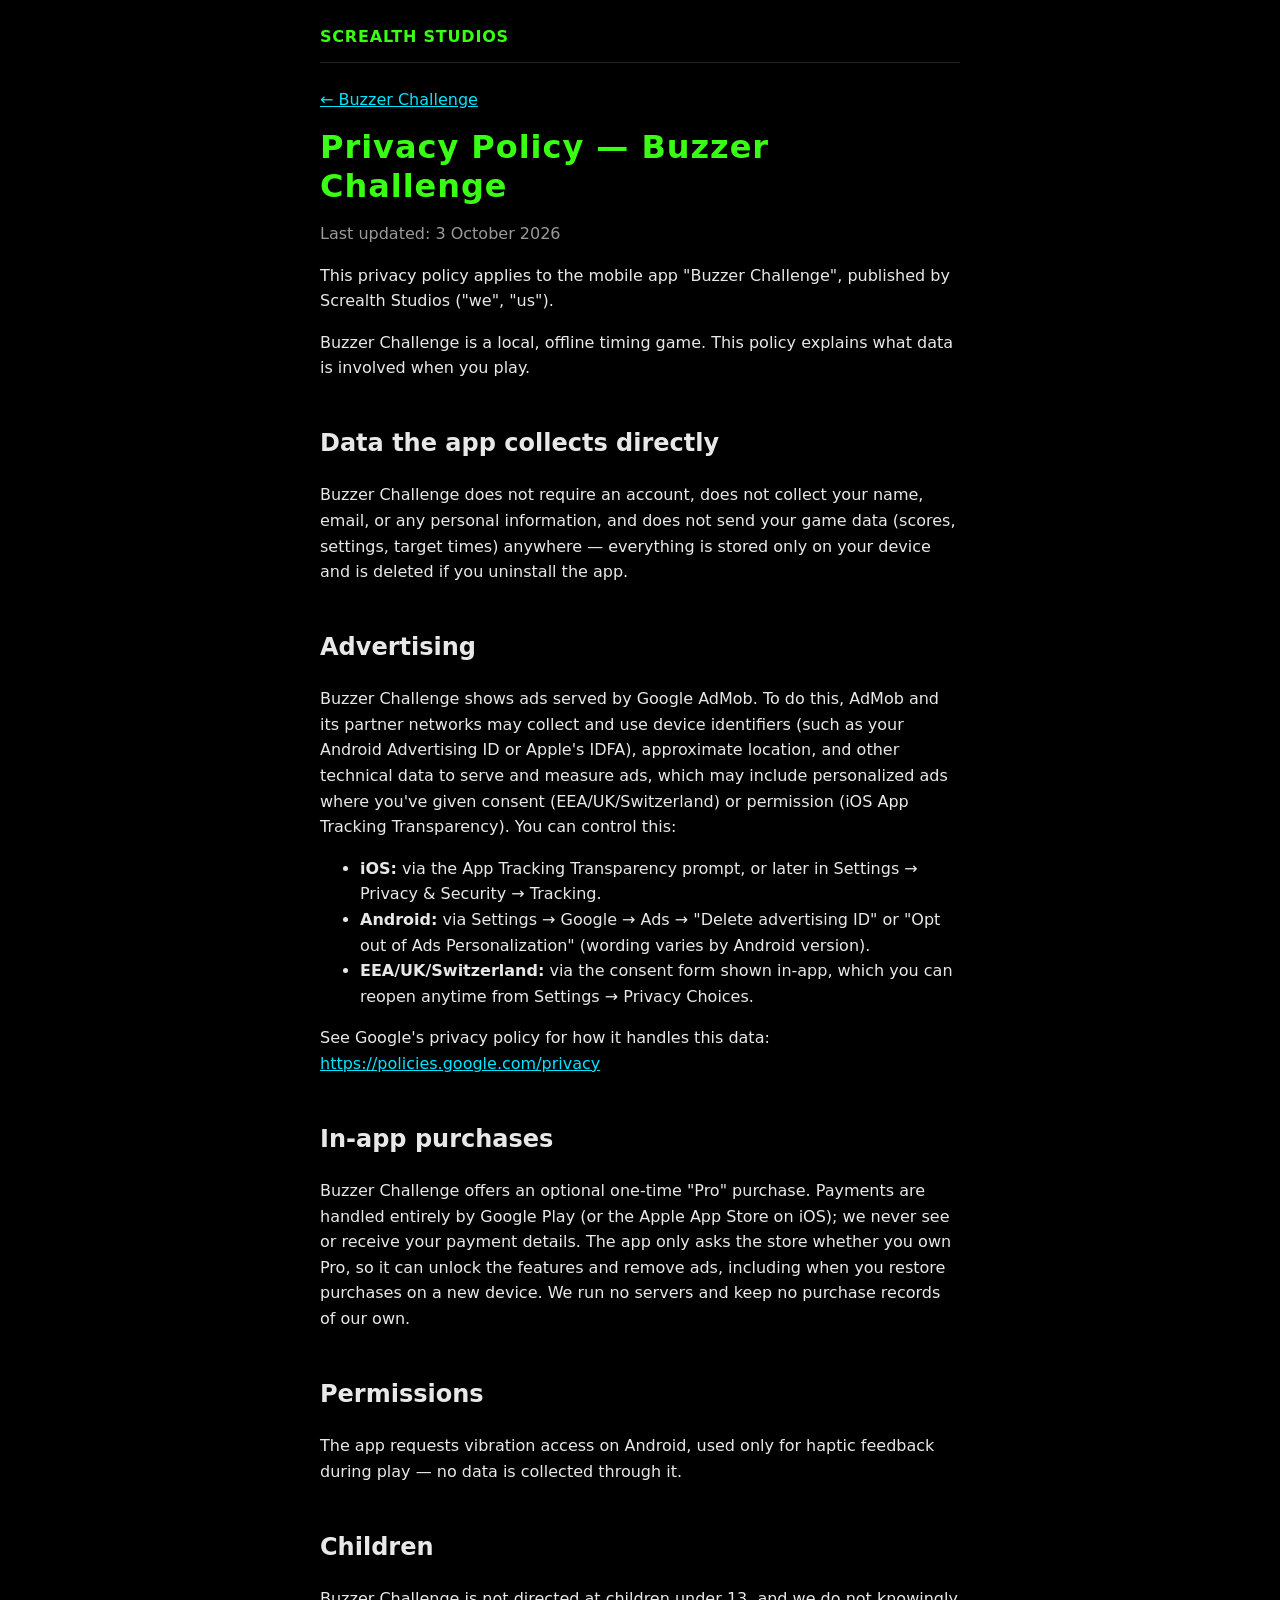
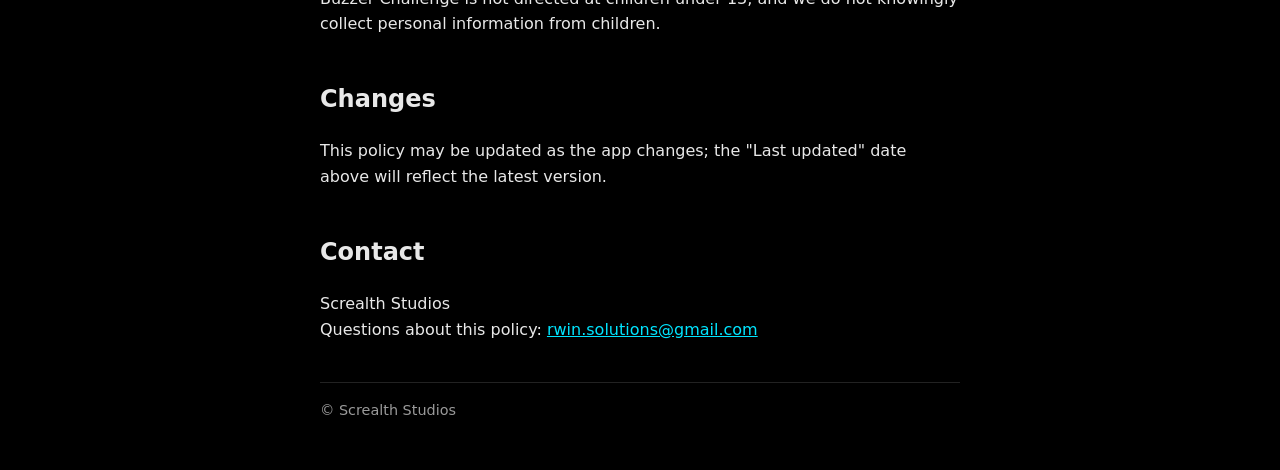
==== buzzer-challenge/privacy/index.html @ 7ad9c2d0 "Add Buzzer Challenge page and privacy policy" ====
<!doctype html>
<html lang="en">
<head>
<meta charset="utf-8">
<meta name="viewport" content="width=device-width, initial-scale=1">
<title>Buzzer Challenge Privacy Policy - Screalth Studios</title>
<link rel="stylesheet" href="/styles.css">
</head>
<body>
<div class="wrap">
  <header class="site"><a class="brand" href="/">SCREALTH STUDIOS</a></header>
  <p><a href="/buzzer-challenge/">&larr; Buzzer Challenge</a></p>
  <h1>Privacy Policy &mdash; Buzzer Challenge</h1>
  <p class="muted">Last updated: 3 October 2026</p>
  <p>This privacy policy applies to the mobile app "Buzzer Challenge", published by Screalth Studios ("we", "us").</p>
  <p>Buzzer Challenge is a local, offline timing game. This policy explains what data is involved when you play.</p>

  <h2>Data the app collects directly</h2>
  <p>Buzzer Challenge does not require an account, does not collect your name, email, or any personal information, and does not send your game data (scores, settings, target times) anywhere &mdash; everything is stored only on your device and is deleted if you uninstall the app.</p>

  <h2>Advertising</h2>
  <p>Buzzer Challenge shows ads served by Google AdMob. To do this, AdMob and its partner networks may collect and use device identifiers (such as your Android Advertising ID or Apple's IDFA), approximate location, and other technical data to serve and measure ads, which may include personalized ads where you've given consent (EEA/UK/Switzerland) or permission (iOS App Tracking Transparency). You can control this:</p>
  <ul>
    <li><strong>iOS:</strong> via the App Tracking Transparency prompt, or later in Settings &rarr; Privacy &amp; Security &rarr; Tracking.</li>
    <li><strong>Android:</strong> via Settings &rarr; Google &rarr; Ads &rarr; "Delete advertising ID" or "Opt out of Ads Personalization" (wording varies by Android version).</li>
    <li><strong>EEA/UK/Switzerland:</strong> via the consent form shown in-app, which you can reopen anytime from Settings &rarr; Privacy Choices.</li>
  </ul>
  <p>See Google's privacy policy for how it handles this data: <a href="https://policies.google.com/privacy">https://policies.google.com/privacy</a></p>

  <h2>In-app purchases</h2>
  <p>Buzzer Challenge offers an optional one-time "Pro" purchase. Payments are handled entirely by Google Play (or the Apple App Store on iOS); we never see or receive your payment details. The app only asks the store whether you own Pro, so it can unlock the features and remove ads, including when you restore purchases on a new device. We run no servers and keep no purchase records of our own.</p>

  <h2>Permissions</h2>
  <p>The app requests vibration access on Android, used only for haptic feedback during play &mdash; no data is collected through it.</p>

  <h2>Children</h2>
  <p>Buzzer Challenge is not directed at children under 13, and we do not knowingly collect personal information from children.</p>

  <h2>Changes</h2>
  <p>This policy may be updated as the app changes; the "Last updated" date above will reflect the latest version.</p>

  <h2>Contact</h2>
  <p>Screalth Studios<br>Questions about this policy: <a href="mailto:rwin.solutions@gmail.com">rwin.solutions@gmail.com</a></p>
  <footer>&copy; Screalth Studios</footer>
</div>
</body>
</html>
---- styles.css ----
:root { --bg:#000; --fg:#e8e8e8; --muted:#9a9a9a; --neon:#39ff14; --accent:#00e5ff; --line:#222; }
* { box-sizing: border-box; }
body { margin:0; background:var(--bg); color:var(--fg); font:16px/1.6 system-ui,-apple-system,"Segoe UI",Roboto,sans-serif; }
.wrap { max-width:42rem; margin:0 auto; padding:24px 16px 48px; }
header.site { display:flex; justify-content:space-between; align-items:baseline; padding-bottom:12px; border-bottom:1px solid var(--line); margin-bottom:24px; }
header.site a.brand { color:var(--neon); font-weight:700; letter-spacing:.05em; text-decoration:none; }
h1 { color:var(--neon); letter-spacing:.03em; margin:.2em 0; line-height:1.2; }
h2 { color:var(--fg); margin-top:1.8em; }
a { color:var(--accent); }
.muted { color:var(--muted); }
img { max-width:100%; height:auto; border-radius:12px; }
.app { display:flex; gap:16px; align-items:center; padding:16px; border:1px solid var(--line); border-radius:12px; text-decoration:none; color:var(--fg); }
.app img { width:72px; height:72px; border-radius:16px; flex:none; }
.app strong { display:block; color:var(--neon); }
.shot { max-width:260px; display:block; margin:16px 0; }
footer { margin-top:40px; padding-top:16px; border-top:1px solid var(--line); color:var(--muted); font-size:.9rem; }
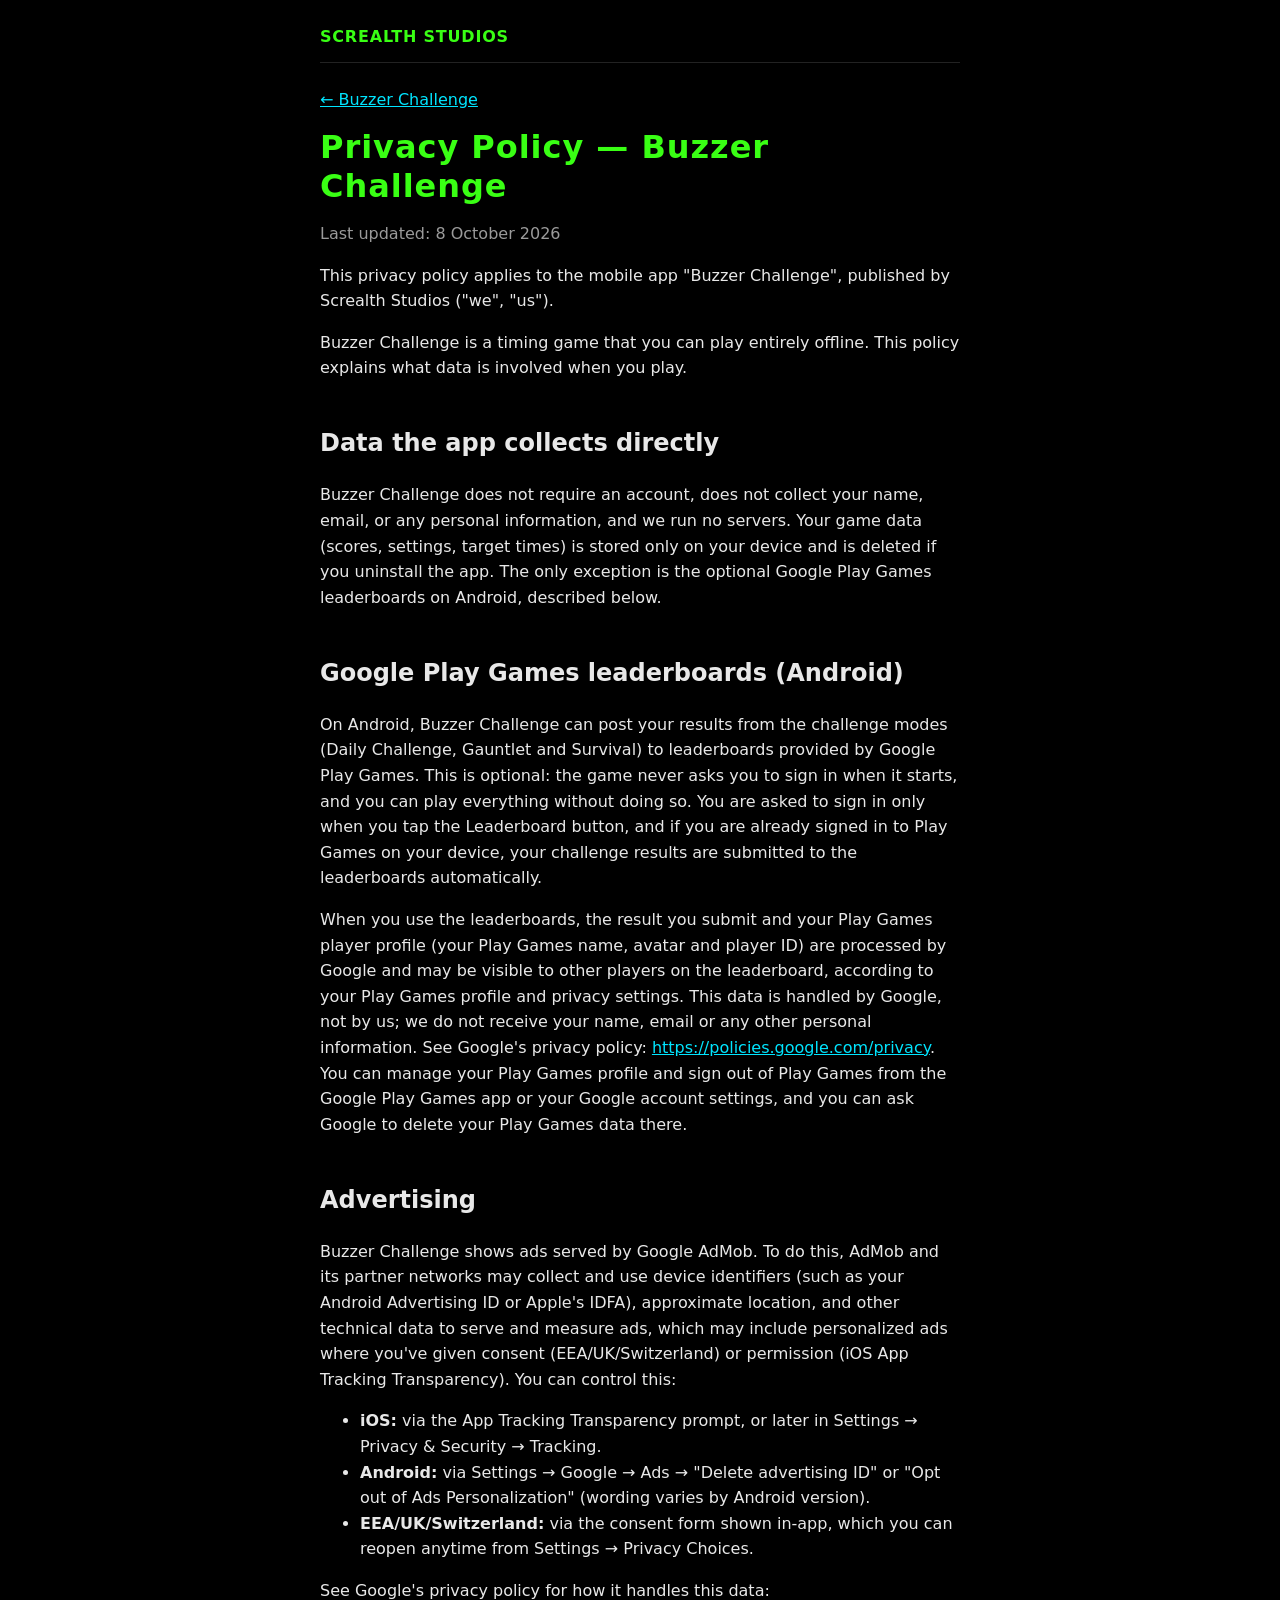
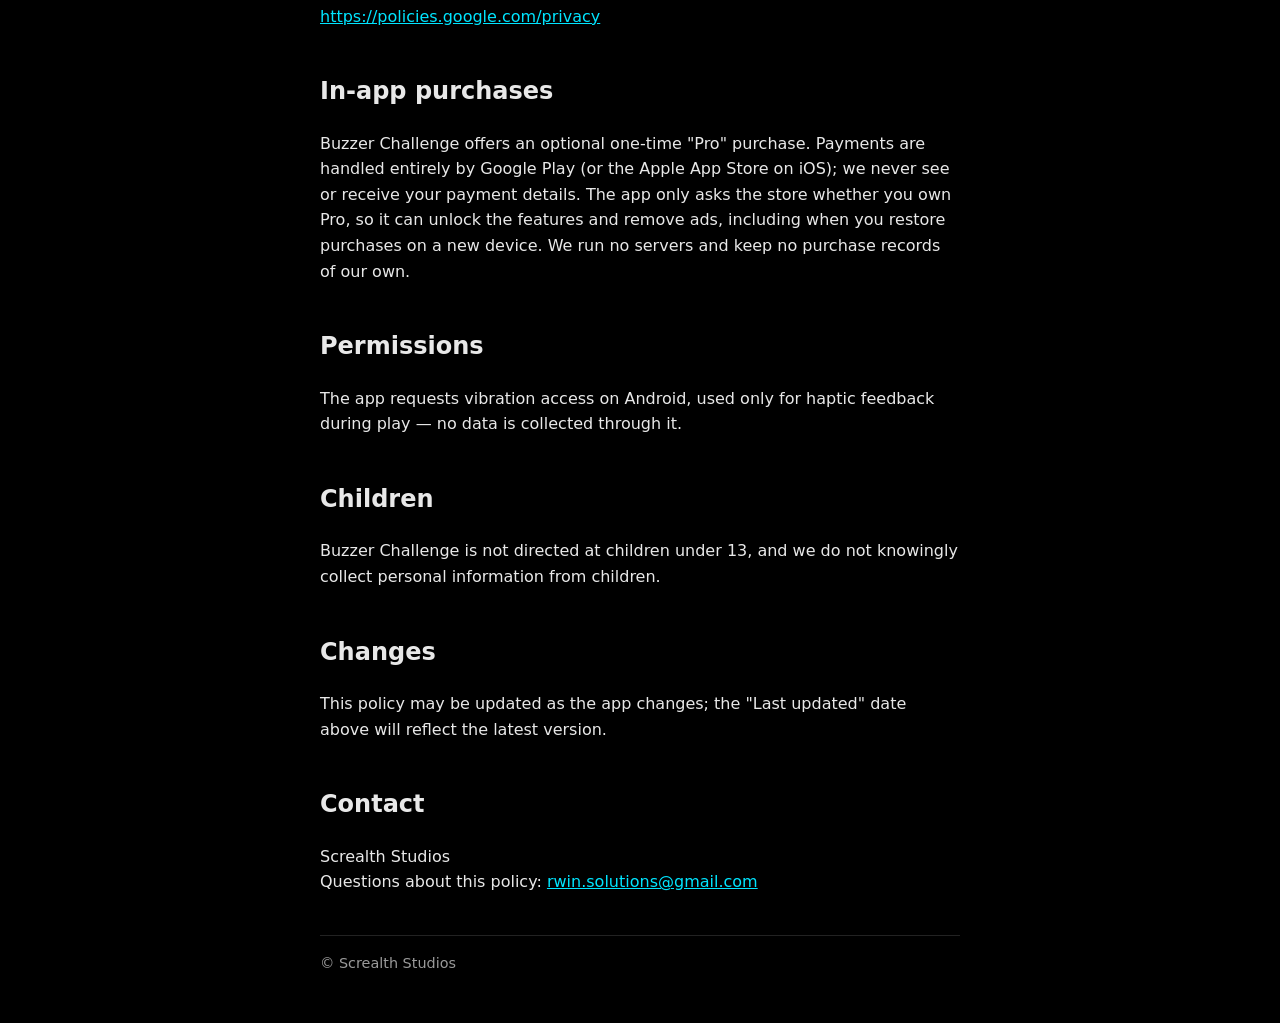
==== commit c0bd26e6: "Mention optional Google Play Games leaderboards in the Buzzer Challenge privacy policy" ====
--- a/buzzer-challenge/privacy/index.html
+++ b/buzzer-challenge/privacy/index.html
@@ -11,12 +11,16 @@
   <header class="site"><a class="brand" href="/">SCREALTH STUDIOS</a></header>
   <p><a href="/buzzer-challenge/">&larr; Buzzer Challenge</a></p>
   <h1>Privacy Policy &mdash; Buzzer Challenge</h1>
-  <p class="muted">Last updated: 3 October 2026</p>
+  <p class="muted">Last updated: 8 October 2026</p>
   <p>This privacy policy applies to the mobile app "Buzzer Challenge", published by Screalth Studios ("we", "us").</p>
-  <p>Buzzer Challenge is a local, offline timing game. This policy explains what data is involved when you play.</p>
+  <p>Buzzer Challenge is a timing game that you can play entirely offline. This policy explains what data is involved when you play.</p>
 
   <h2>Data the app collects directly</h2>
-  <p>Buzzer Challenge does not require an account, does not collect your name, email, or any personal information, and does not send your game data (scores, settings, target times) anywhere &mdash; everything is stored only on your device and is deleted if you uninstall the app.</p>
+  <p>Buzzer Challenge does not require an account, does not collect your name, email, or any personal information, and we run no servers. Your game data (scores, settings, target times) is stored only on your device and is deleted if you uninstall the app. The only exception is the optional Google Play Games leaderboards on Android, described below.</p>
+
+  <h2>Google Play Games leaderboards (Android)</h2>
+  <p>On Android, Buzzer Challenge can post your results from the challenge modes (Daily Challenge, Gauntlet and Survival) to leaderboards provided by Google Play Games. This is optional: the game never asks you to sign in when it starts, and you can play everything without doing so. You are asked to sign in only when you tap the Leaderboard button, and if you are already signed in to Play Games on your device, your challenge results are submitted to the leaderboards automatically.</p>
+  <p>When you use the leaderboards, the result you submit and your Play Games player profile (your Play Games name, avatar and player ID) are processed by Google and may be visible to other players on the leaderboard, according to your Play Games profile and privacy settings. This data is handled by Google, not by us; we do not receive your name, email or any other personal information. See Google's privacy policy: <a href="https://policies.google.com/privacy">https://policies.google.com/privacy</a>. You can manage your Play Games profile and sign out of Play Games from the Google Play Games app or your Google account settings, and you can ask Google to delete your Play Games data there.</p>
 
   <h2>Advertising</h2>
   <p>Buzzer Challenge shows ads served by Google AdMob. To do this, AdMob and its partner networks may collect and use device identifiers (such as your Android Advertising ID or Apple's IDFA), approximate location, and other technical data to serve and measure ads, which may include personalized ads where you've given consent (EEA/UK/Switzerland) or permission (iOS App Tracking Transparency). You can control this:</p>
